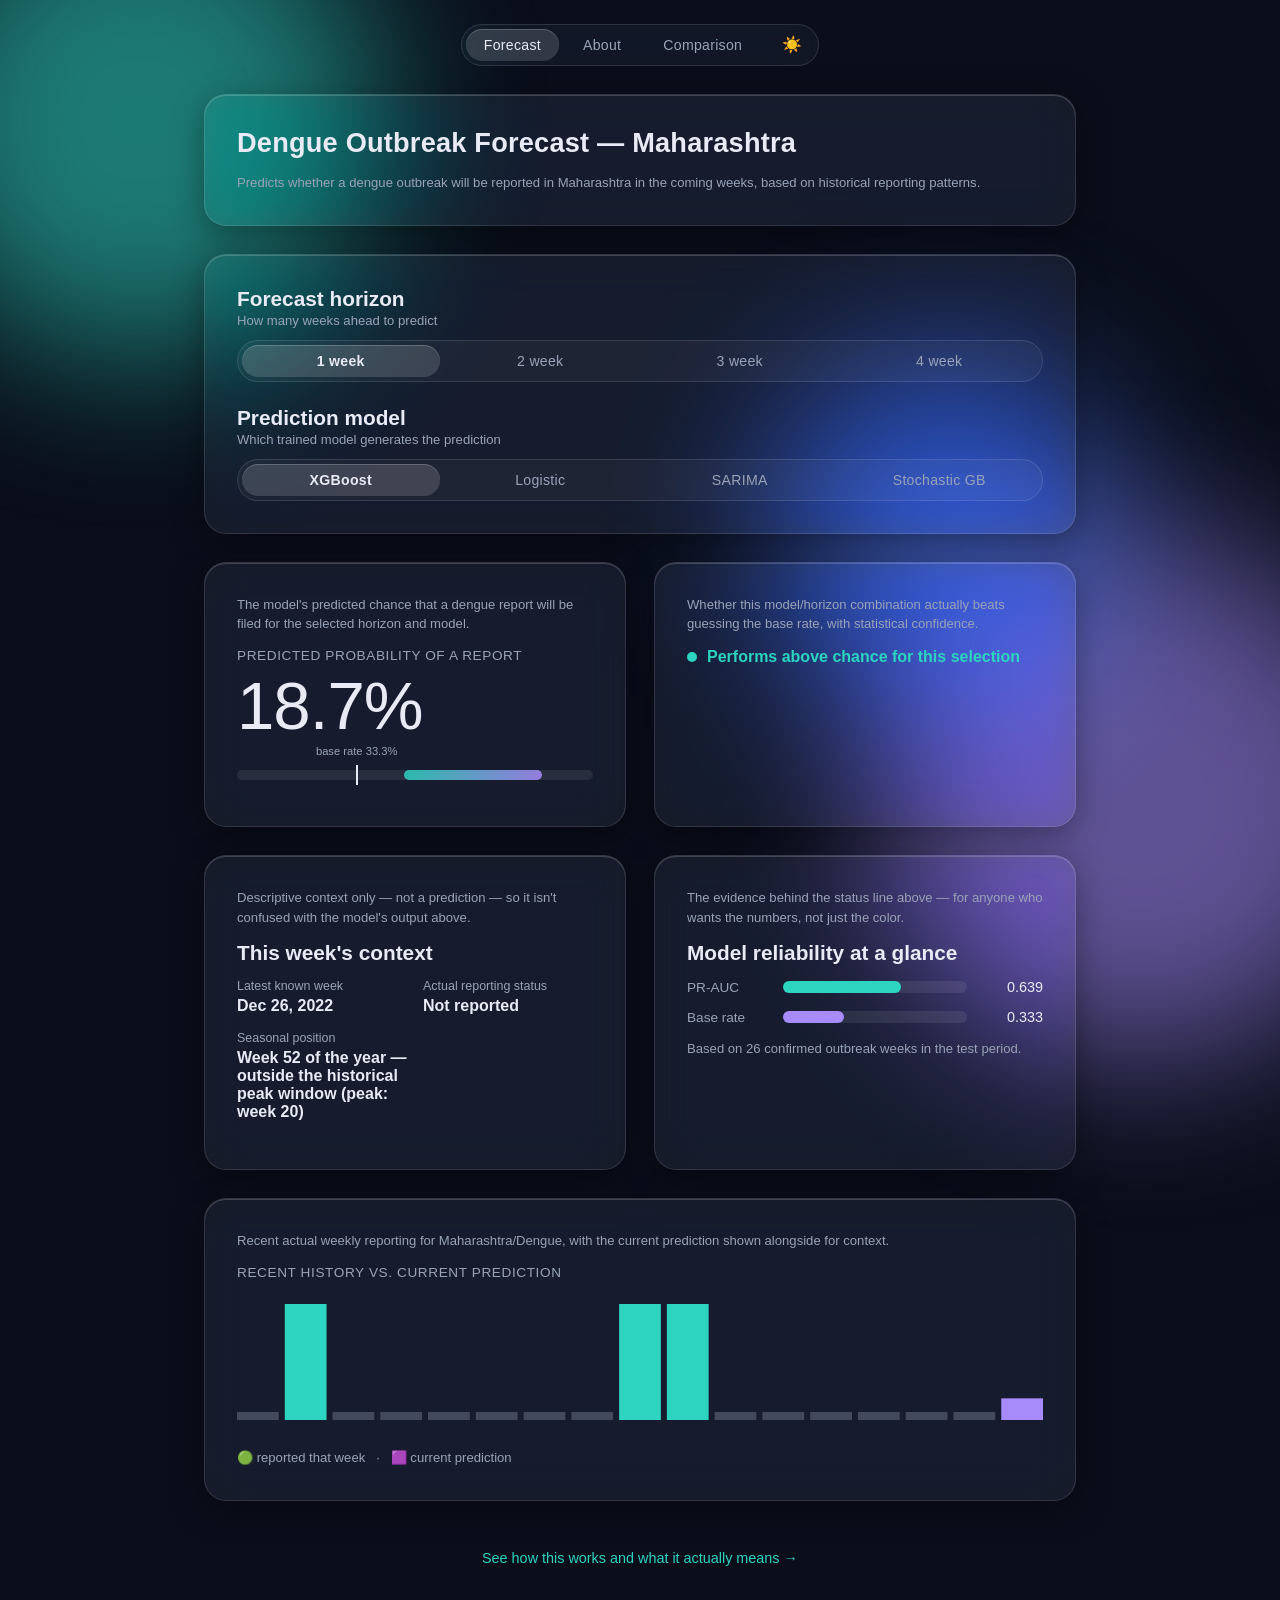
==== frontend/index.html @ 7dd81b62 "Add SARIMA and SGB: 4-model comparison, pattern holds across all" ====
<!DOCTYPE html>
<html lang="en">
<head>
<meta charset="UTF-8">
<script>(function(){try{document.documentElement.dataset.theme=localStorage.getItem('theme')||'dark';}catch(e){}})();</script>
<meta name="viewport" content="width=device-width, initial-scale=1.0">
<link rel="icon" href="data:,">
<link rel="stylesheet" href="styles.css">
<title>Forecast — Dengue Outbreak, Maharashtra</title>
<script src="data/predictions.js"></script>
<script src="data/history.js"></script>
</head>
<body>
  <div class="blob b1"></div>
  <div class="blob b2"></div>
  <div class="blob b3"></div>

  <div class="wrap" id="app">
    <nav class="navbar">
      <a href="index.html" class="active">Forecast</a>
      <a href="about.html">About</a>
      <a href="comparison.html">Comparison</a>
      <button id="theme-toggle" class="theme-toggle" aria-label="Toggle light/dark theme" title="Toggle theme"></button>
    </nav>

    <header class="card" style="animation-delay:0s">
      <h1>Dengue Outbreak Forecast — Maharashtra</h1>
      <p class="panel-caption below">Predicts whether a dengue outbreak will be reported in Maharashtra in the coming weeks, based on historical reporting patterns.</p>
    </header>

    <div class="card" style="animation-delay:0.05s">
      <div class="selector-block">
        <div class="section-title">Forecast horizon</div>
        <div class="selector-desc">How many weeks ahead to predict</div>
        <div class="pill-group" id="horizon-group">
          <span class="segment-highlight"></span>
          <button class="pill" data-horizon="1">1 week</button>
          <button class="pill" data-horizon="2">2 week</button>
          <button class="pill" data-horizon="3">3 week</button>
          <button class="pill" data-horizon="4">4 week</button>
        </div>
      </div>
      <div class="selector-block">
        <div class="section-title">Prediction model</div>
        <div class="selector-desc">Which trained model generates the prediction</div>
        <div class="pill-group" id="model-group">
          <span class="segment-highlight"></span>
          <button class="pill" data-model="xgboost">XGBoost</button>
          <button class="pill" data-model="logistic">Logistic</button>
          <button class="pill" data-model="sarima">SARIMA</button>
          <button class="pill" data-model="sgb">Stochastic GB</button>
        </div>
        <p class="panel-caption below" id="shap-note" style="display:none">SHAP feature importance (on the About page) was computed for XGBoost only — not available for this model.</p>
      </div>
    </div>

    <div class="panel-grid">
      <div class="card" id="hero-card" style="animation-delay:0.1s">
        <p class="panel-caption">The model's predicted chance that a dengue report will be filed for the selected horizon and model.</p>
        <div class="hero-label">Predicted probability of a report</div>
        <div class="hero-number count-up" id="hero-prob">—</div>
        <div class="ci-track" id="ci-track">
          <div class="ci-band" id="ci-band"></div>
          <div class="ci-marker" id="ci-marker" data-label="base rate"></div>
        </div>
      </div>

      <div class="card" id="status-card" style="animation-delay:0.15s">
        <p class="panel-caption">Whether this model/horizon combination actually beats guessing the base rate, with statistical confidence.</p>
        <div class="status-line" id="status-line">Loading…</div>
      </div>
    </div>

    <div class="panel-grid">
      <div class="card" id="week-context-card" style="animation-delay:0.16s">
        <p class="panel-caption">Descriptive context only — not a prediction — so it isn't confused with the model's output above.</p>
        <div class="section-title">This week's context</div>
        <dl class="fact-grid">
          <div><dt>Latest known week</dt><dd id="ctx-week-date">—</dd></div>
          <div><dt>Actual reporting status</dt><dd id="ctx-reported">—</dd></div>
          <div><dt>Seasonal position</dt><dd id="ctx-season">—</dd></div>
        </dl>
      </div>

      <div class="card" id="reliability-card" style="animation-delay:0.19s">
        <p class="panel-caption">The evidence behind the status line above — for anyone who wants the numbers, not just the color.</p>
        <div class="section-title">Model reliability at a glance</div>
        <div class="reliability-row">
          <div class="reliability-label">PR-AUC</div>
          <div class="reliability-track"><div class="reliability-fill pr-auc" id="rel-prauc-bar"></div></div>
          <div class="reliability-value" id="rel-prauc-value">—</div>
        </div>
        <div class="reliability-row">
          <div class="reliability-label">Base rate</div>
          <div class="reliability-track"><div class="reliability-fill base-rate" id="rel-base-bar"></div></div>
          <div class="reliability-value" id="rel-base-value">—</div>
        </div>
        <p class="panel-caption below" id="rel-positives">—</p>
      </div>
    </div>

    <div class="card" id="context-card" style="animation-delay:0.18s">
      <p class="panel-caption">Recent actual weekly reporting for Maharashtra/Dengue, with the current prediction shown alongside for context.</p>
      <div class="hero-label" style="margin-bottom:14px">Recent history vs. current prediction</div>
      <canvas id="context-canvas" height="140"></canvas>
      <p class="panel-caption below">🟢 reported that week &nbsp; · &nbsp; 🟪 current prediction</p>
    </div>

    <div class="more-link-wrap" style="animation-delay:0.2s">
      <a class="more-link" href="about.html">See how this works and what it actually means →</a>
    </div>
  </div>

<script src="theme.js"></script>
<script>
let DATA = null;
let HISTORY = null;
let horizon = 1, model = 'xgboost';

// Historical seasonal peak for Maharashtra/Dengue reporting: the ISO week-of-year
// with the highest historical reporting rate, from results/metrics/eda_summary.json's
// peak_reporting_week.Dengue.Maharashtra (peak_week=20, reporting_rate=0.571).
// Not in results/findings.md — findings.md has no week-of-year seasonality figures.
const PEAK_WEEK = 20;
const PEAK_WINDOW = 3; // +/- weeks counted as "near" the peak — a proximity band derived
                        // from that single real peak-week value, not a separately measured window.

function isoWeek(dateStr) {
  const d = new Date(dateStr + 'T00:00:00Z');
  d.setUTCDate(d.getUTCDate() + 4 - (d.getUTCDay() || 7));
  const yearStart = new Date(Date.UTC(d.getUTCFullYear(), 0, 1));
  return Math.ceil((((d - yearStart) / 86400000) + 1) / 7);
}

function positionHighlight(groupId) {
  const group = document.getElementById(groupId);
  const active = group.querySelector('.pill.active');
  const highlight = group.querySelector('.segment-highlight');
  if (!active || !highlight) return;
  highlight.style.left = active.offsetLeft + 'px';
  highlight.style.width = active.offsetWidth + 'px';
}

function setActive(groupId, attr, value) {
  document.querySelectorAll(`#${groupId} .pill`).forEach(b => {
    b.classList.toggle('active', b.dataset[attr] === String(value));
  });
  positionHighlight(groupId);
}

function showError(msg) {
  const el = document.getElementById('app');
  const div = document.createElement('div');
  div.className = 'card error-card';
  div.textContent = msg;
  el.prepend(div);
}

function countUp(el, target, suffix = '%', ms = 700) {
  const start = performance.now();
  function step(t) {
    const p = Math.min(1, (t - start) / ms);
    el.textContent = (target * p).toFixed(1) + suffix;
    if (p < 1) requestAnimationFrame(step);
  }
  requestAnimationFrame(step);
}

function drawContextChart(probability) {
  if (!HISTORY) return;
  const canvas = document.getElementById('context-canvas');
  const dpr = window.devicePixelRatio || 1;
  const w = canvas.clientWidth || 860, h = 140;
  canvas.width = w * dpr; canvas.height = h * dpr;
  const ctx = canvas.getContext('2d');
  ctx.setTransform(dpr, 0, 0, dpr, 0, 0);
  ctx.clearRect(0, 0, w, h);

  const cutoff = HISTORY.boundaries.test_end;
  const recent = HISTORY.series.filter(r => r.week_start_date <= cutoff).slice(-16);
  const n = recent.length + 1; // +1 slot for the predicted bar
  const gap = 6;
  const barW = (w - gap * (n - 1)) / n;
  const style = getComputedStyle(document.documentElement);
  const teal = style.getPropertyValue('--teal').trim();
  const violet = style.getPropertyValue('--violet').trim();
  const muted = style.getPropertyValue('--muted').trim();

  recent.forEach((r, i) => {
    const x = i * (barW + gap);
    ctx.globalAlpha = r.reported ? 1 : 0.35;
    ctx.fillStyle = r.reported ? teal : muted;
    const barH = r.reported ? h - 24 : 8;
    ctx.fillRect(x, h - 14 - barH, barW, barH);
  });

  const px = recent.length * (barW + gap);
  const predH = Math.max(4, probability * (h - 24));
  ctx.globalAlpha = 1;
  ctx.fillStyle = violet;
  ctx.fillRect(px, h - 14 - predH, barW, predH);
}

function render() {
  const d = DATA[String(horizon)][model];
  countUp(document.getElementById('hero-prob'), d.probability * 100);

  const lo = d.pr_auc_ci_lo * 100, hi = d.pr_auc_ci_hi * 100, base = d.base_rate * 100;
  const band = document.getElementById('ci-band');
  band.style.left = lo + '%';
  band.style.width = (hi - lo) + '%';
  const marker = document.getElementById('ci-marker');
  marker.style.left = base + '%';
  marker.dataset.label = `base rate ${base.toFixed(1)}%`;

  const statusLine = document.getElementById('status-line');
  if (d.lower_ci_above_base_rate) {
    statusLine.className = 'status-line ok';
    statusLine.innerHTML = '<span class="dot"></span> Performs above chance for this selection';
  } else {
    statusLine.className = 'status-line warn';
    statusLine.innerHTML = '<span class="dot"></span> Does not perform above chance for this selection — not reliable for decision-making';
  }

  drawContextChart(d.probability);

  document.getElementById('rel-prauc-bar').style.width = (d.pr_auc * 100) + '%';
  document.getElementById('rel-prauc-value').textContent = d.pr_auc.toFixed(3);
  document.getElementById('rel-base-bar').style.width = (d.base_rate * 100) + '%';
  document.getElementById('rel-base-value').textContent = d.base_rate.toFixed(3);
  document.getElementById('rel-positives').textContent =
    `Based on ${d.test_positives} confirmed outbreak weeks in the test period.`;

  document.getElementById('shap-note').style.display = (model === 'sarima' || model === 'sgb') ? '' : 'none';
}

function renderWeekContext() {
  if (!HISTORY) return;
  const latest = HISTORY.series[HISTORY.series.length - 1];
  const date = new Date(latest.week_start_date + 'T00:00:00Z');
  document.getElementById('ctx-week-date').textContent =
    date.toLocaleDateString('en-US', { month: 'short', day: 'numeric', year: 'numeric', timeZone: 'UTC' });
  document.getElementById('ctx-reported').textContent = latest.reported ? 'Reported' : 'Not reported';

  const w = isoWeek(latest.week_start_date);
  const distance = Math.min(Math.abs(w - PEAK_WEEK), 52 - Math.abs(w - PEAK_WEEK));
  const near = distance <= PEAK_WINDOW;
  document.getElementById('ctx-season').textContent =
    `Week ${w} of the year — ${near ? 'within' : 'outside'} the historical peak window (peak: week ${PEAK_WEEK})`;
}

function init() {
  if (!window.__DATA__ || !window.__DATA__.predictions) {
    showError("Couldn't load forecast data — data/predictions.js didn't load. Run python scripts/precompute.py to (re)generate frontend/data/.");
    return;
  }
  DATA = window.__DATA__.predictions;
  HISTORY = window.__DATA__.history || null;
  renderWeekContext();
  render();
}

document.getElementById('horizon-group').addEventListener('click', e => {
  const b = e.target.closest('.pill'); if (!b) return;
  horizon = parseInt(b.dataset.horizon, 10);
  setActive('horizon-group', 'horizon', horizon);
  render();
});
document.getElementById('model-group').addEventListener('click', e => {
  const b = e.target.closest('.pill'); if (!b) return;
  model = b.dataset.model;
  setActive('model-group', 'model', model);
  render();
});

setActive('horizon-group', 'horizon', horizon);
setActive('model-group', 'model', model);
init();
</script>
</body>
</html>
---- frontend/styles.css ----
:root {
  /* Dark theme (default) — unchanged from the original palette. */
  --bg: #0a0e1a;
  --panel-bg: rgba(255,255,255,0.06);
  --border: rgba(255,255,255,0.12);
  --text: #e8ebf5;
  --muted: #9aa3b8;
  --teal: #2dd4bf;
  --violet: #a78bfa;
  --status-ok: #2dd4bf;
  --status-warn: #f59e0b;
  --status-bad: #f87171;
  --status-ok-tint: rgba(45,212,191,0.15);
  --status-warn-tint: rgba(245,158,11,0.12);
  --status-bad-tint: rgba(248,113,113,0.15);
  --control-bg: rgba(255,255,255,0.04);
  --track-bg: rgba(255,255,255,0.08);
  --active-bg: rgba(255,255,255,0.14);
  --active-shadow: inset 0 1px 0 rgba(255,255,255,0.2);
  --card-shadow: 0 8px 32px rgba(0,0,0,0.35), inset 0 1px 0 rgba(255,255,255,0.18);
  --blob1: #2dd4bf;
  --blob2: #a78bfa;
  --blob3: #4f7cff;
  --blob-opacity: 0.55;
}

:root[data-theme="light"] {
  --bg: #f4f6fb;
  --panel-bg: rgba(255,255,255,0.55);
  --border: rgba(0,0,0,0.08);
  --text: #1a1d29;
  --muted: #5b6178;
  --status-ok: #047857;
  --status-warn: #b45309;
  --status-bad: #dc2626;
  --status-ok-tint: rgba(4,120,87,0.12);
  --status-warn-tint: rgba(180,83,9,0.1);
  --status-bad-tint: rgba(220,38,38,0.12);
  --control-bg: rgba(0,0,0,0.03);
  --track-bg: rgba(0,0,0,0.06);
  --active-bg: rgba(255,255,255,0.9);
  --active-shadow: 0 1px 4px rgba(15,23,42,0.1);
  --card-shadow: 0 8px 32px rgba(15,23,42,0.08), inset 0 1px 4px rgba(15,23,42,0.03);
  --blob1: #99f6e4;
  --blob2: #ddd6fe;
  --blob3: #c7d2fe;
  --blob-opacity: 0.4;
}

* { box-sizing: border-box; }
body {
  margin: 0;
  background: var(--bg);
  color: var(--text);
  font-family: -apple-system, BlinkMacSystemFont, "SF Pro Display", "SF Pro Text", "Segoe UI", Roboto, Helvetica, Arial, sans-serif;
  min-height: 100vh;
  overflow-x: hidden;
  transition: background 0.25s ease, color 0.25s ease;
}
.blob {
  position: fixed;
  border-radius: 50%;
  filter: blur(80px);
  z-index: 0;
  opacity: var(--blob-opacity);
  animation: drift 22s ease-in-out infinite alternate;
  transition: background 0.25s ease, opacity 0.25s ease;
}
.blob.b1 { width: 480px; height: 480px; background: var(--blob1); top: -120px; left: -100px; }
.blob.b2 { width: 520px; height: 520px; background: var(--blob2); bottom: -160px; right: -120px; animation-duration: 28s; }
.blob.b3 { width: 360px; height: 360px; background: var(--blob3); top: 40%; left: 60%; animation-duration: 34s; }
@keyframes drift {
  from { transform: translate(0,0) scale(1); }
  to   { transform: translate(40px,-30px) scale(1.08); }
}

.wrap { position: relative; z-index: 1; max-width: 920px; margin: 0 auto; padding: 24px 24px 80px; }

/* Shared glass nav bar, all 3 pages */
.navbar {
  display: flex; align-items: center; gap: 6px; background: var(--control-bg);
  border: 1px solid var(--border); border-radius: 999px; padding: 4px;
  width: fit-content; margin: 0 auto 28px;
  backdrop-filter: blur(20px) saturate(160%);
  -webkit-backdrop-filter: blur(20px) saturate(160%);
  transition: background 0.25s ease, border-color 0.25s ease;
}
.navbar a {
  color: var(--muted); text-decoration: none; padding: 8px 18px; border-radius: 999px;
  font-size: 0.88rem; letter-spacing: 0.3px; transition: background 0.25s ease, color 0.25s ease;
}
.navbar a:hover { color: var(--text); }
.navbar a.active { background: var(--active-bg); color: var(--text); box-shadow: var(--active-shadow); }

.theme-toggle {
  border: none; background: transparent; color: var(--muted); cursor: pointer;
  font-size: 1rem; line-height: 1; padding: 8px 12px; border-radius: 999px;
  margin-left: 4px; transition: background 0.25s ease, color 0.25s ease;
}
.theme-toggle:hover { background: var(--active-bg); color: var(--text); }

.card {
  background: var(--panel-bg);
  backdrop-filter: blur(20px) saturate(160%);
  -webkit-backdrop-filter: blur(20px) saturate(160%);
  border: 1px solid var(--border);
  border-radius: 22px;
  box-shadow: var(--card-shadow);
  padding: 32px;
  margin-bottom: 28px;
  opacity: 0;
  transform: translateY(14px);
  animation: fadein 0.6s ease forwards;
  transition: background 0.25s ease, border-color 0.25s ease, box-shadow 0.25s ease;
}
@keyframes fadein { to { opacity: 1; transform: translateY(0); } }

/* Paired panels (Page 1: hero+status, then context+reliability) — 2 columns
   above 900px, collapsing to 1 column (same top-to-bottom order) below it. */
.panel-grid {
  display: grid;
  grid-template-columns: 1fr 1fr;
  align-items: stretch;
  gap: 28px;
  margin-bottom: 28px;
}
.panel-grid .card { margin-bottom: 0; }
@media (max-width: 900px) {
  .panel-grid { grid-template-columns: 1fr; }
}

header h1 { font-size: 1.7rem; font-weight: 600; margin: 0 0 6px; letter-spacing: 0.2px; }
header p { color: var(--muted); margin: 0; font-size: 0.95rem; }

/* Panel captions — one plain-language sentence describing what a panel shows */
.panel-caption { color: var(--muted); font-size: 0.82rem; line-height: 1.5; margin: 0 0 14px; }
.panel-caption.below { margin: 14px 0 0; }

/* Section headings (Page 1: "Forecast horizon", "Prediction model", and the
   new context/reliability panel titles) — one consistent size for all of them. */
.section-title { font-size: 1.3rem; font-weight: 600; margin: 0 0 2px; }

/* Labeled selector blocks (Page 1: "Forecast horizon" / "Prediction model") */
.selector-block + .selector-block { margin-top: 24px; }
.selector-desc { color: var(--muted); font-size: 0.82rem; margin: 0 0 12px; }

/* Compact fact grid (Page 1: "This week's context") */
.fact-grid { display: grid; grid-template-columns: repeat(auto-fit, minmax(160px, 1fr)); gap: 16px; margin-top: 14px; }
.fact-grid dt { color: var(--muted); font-size: 0.78rem; margin: 0 0 4px; }
.fact-grid dd { margin: 0; font-size: 1rem; font-weight: 600; }

/* Reliability bars (Page 1: "Model reliability at a glance") */
.reliability-row { display: grid; grid-template-columns: 84px 1fr 64px; align-items: center; gap: 12px; margin: 14px 0; }
.reliability-label { color: var(--muted); font-size: 0.85rem; }
.reliability-track { position: relative; height: 12px; border-radius: 999px; background: var(--track-bg); }
.reliability-fill { position: absolute; top: 0; left: 0; height: 100%; border-radius: 999px; width: 0; transition: width 0.3s ease; }
.reliability-fill.pr-auc { background: var(--teal); }
.reliability-fill.base-rate { background: var(--violet); }
.reliability-value { text-align: right; font-variant-numeric: tabular-nums; font-size: 0.9rem; }

.pill-row { display: flex; gap: 10px; flex-wrap: wrap; align-items: center; }
.pill-group {
  position: relative; display: flex; gap: 2px; background: var(--control-bg);
  border: 1px solid var(--border); border-radius: 999px; padding: 4px;
  transition: background 0.25s ease, border-color 0.25s ease;
}
.segment-highlight {
  position: absolute; top: 4px; bottom: 4px; left: 4px; width: 0;
  background: var(--active-bg); box-shadow: var(--active-shadow); border-radius: 999px;
  transition: left 0.25s ease, width 0.25s ease; z-index: 0;
}
.pill {
  position: relative; z-index: 1; flex: 1;
  border: none; background: transparent; color: var(--muted);
  padding: 8px 18px; border-radius: 999px; cursor: pointer;
  font-size: 0.88rem; letter-spacing: 0.3px; text-align: center; transition: color 0.25s ease;
}
.pill.active { color: var(--text); font-weight: 600; }
.pill:hover:not(.active) { color: var(--text); }

.hero-number { font-size: 4.2rem; font-weight: 200; letter-spacing: -1px; margin: 4px 0 4px; }
.hero-label { color: var(--muted); font-size: 0.85rem; letter-spacing: 0.6px; text-transform: uppercase; }

.ci-track { position: relative; height: 10px; border-radius: 999px; background: var(--track-bg); margin: 26px 0 14px; }
.ci-band { position: absolute; height: 100%; border-radius: 999px; background: linear-gradient(90deg, var(--teal), var(--violet)); opacity: 0.85; }
.ci-marker { position: absolute; top: -5px; width: 2px; height: 20px; background: var(--text); }
.ci-marker::after {
  content: attr(data-label); position: absolute; top: -20px; left: 50%; transform: translateX(-50%);
  font-size: 0.7rem; color: var(--muted); white-space: nowrap;
}

/* Simplified one-line status (Page 1) */
.status-line { font-size: 1rem; font-weight: 600; display: flex; align-items: center; gap: 10px; }
.status-line .dot { width: 10px; height: 10px; border-radius: 50%; flex: none; }
.status-line.ok .dot { background: var(--status-ok); }
.status-line.ok { color: var(--status-ok); }
.status-line.warn .dot { background: var(--status-warn); }
.status-line.warn { color: var(--status-warn); }

canvas { width: 100%; display: block; border-radius: 14px; }

.shap-row { display: grid; grid-template-columns: 150px 1fr 70px; align-items: center; gap: 10px; margin: 10px 0; font-size: 0.82rem; }
.shap-label { color: var(--text); white-space: nowrap; overflow: hidden; text-overflow: ellipsis; }
.shap-bars { position: relative; height: 18px; }
.shap-bar { position: absolute; top: 0; height: 8px; border-radius: 4px; background: var(--teal); }
.shap-bar.perm { top: 10px; height: 5px; border-radius: 3px; background: var(--violet); }
.shap-perm-val { text-align: right; font-variant-numeric: tabular-nums; }
.shap-perm-val.neg { color: var(--status-bad); }
.shap-caption { color: var(--muted); font-size: 0.8rem; margin-top: 14px; line-height: 1.5; }

.error-card { border-color: rgba(220,38,38,0.35); color: var(--status-bad); }

.count-up { transition: none; }

/* Prose sections (Page 2) */
.prose h2 { font-size: 1.15rem; font-weight: 600; margin: 0 0 10px; }
.prose p { color: var(--muted); line-height: 1.65; margin: 0 0 10px; font-size: 0.92rem; }
.prose p:last-child { margin-bottom: 0; }
.prose a { color: var(--status-ok); }
.finding { border-left: 3px solid var(--violet); padding-left: 14px; margin: 14px 0; }
.finding .claim { color: var(--text); font-size: 0.9rem; line-height: 1.6; margin: 0 0 4px; }
.finding .cite { color: var(--muted); font-size: 0.76rem; }

/* Metrics table (Page 2 / Page 3) */
.metrics-table { width: 100%; border-collapse: collapse; font-size: 0.85rem; }
.metrics-table th, .metrics-table td { text-align: left; padding: 8px 10px; border-bottom: 1px solid var(--border); }
.metrics-table th { color: var(--muted); font-weight: 500; font-size: 0.76rem; text-transform: uppercase; letter-spacing: 0.4px; }
.metrics-table td { font-variant-numeric: tabular-nums; }

/* Bottom link button (Page 1 -> Page 2) */
.more-link-wrap { text-align: center; margin-top: 48px; margin-bottom: 8px; opacity: 0; animation: fadein 0.6s ease forwards; }
.more-link { display: inline-flex; align-items: center; gap: 6px; color: var(--status-ok); text-decoration: none; font-size: 0.9rem; }
.more-link:hover { text-decoration: underline; }

/* Comparison cards (Page 3) */
.combo-grid { display: grid; grid-template-columns: repeat(auto-fit, minmax(240px, 1fr)); gap: 18px; }
.combo-card h3 { font-size: 1.02rem; margin: 0 0 12px; }
.combo-card .outcome-tag {
  display: inline-block; font-size: 0.72rem; text-transform: uppercase; letter-spacing: 0.5px;
  padding: 3px 10px; border-radius: 999px; margin-bottom: 12px;
}
.outcome-tag.works { background: var(--status-ok-tint); color: var(--status-ok); }
.outcome-tag.inconclusive { background: var(--status-warn-tint); color: var(--status-warn); }
.outcome-tag.fails { background: var(--status-bad-tint); color: var(--status-bad); }
.combo-card dl { margin: 0; font-size: 0.85rem; }
.combo-card dt { color: var(--muted); margin-top: 8px; }
.combo-card dd { margin: 2px 0 0; font-variant-numeric: tabular-nums; }
.combo-card .sentence { color: var(--muted); font-size: 0.85rem; line-height: 1.5; margin-top: 14px; }
.combo-card .panel-caption { margin: 0 0 12px; }
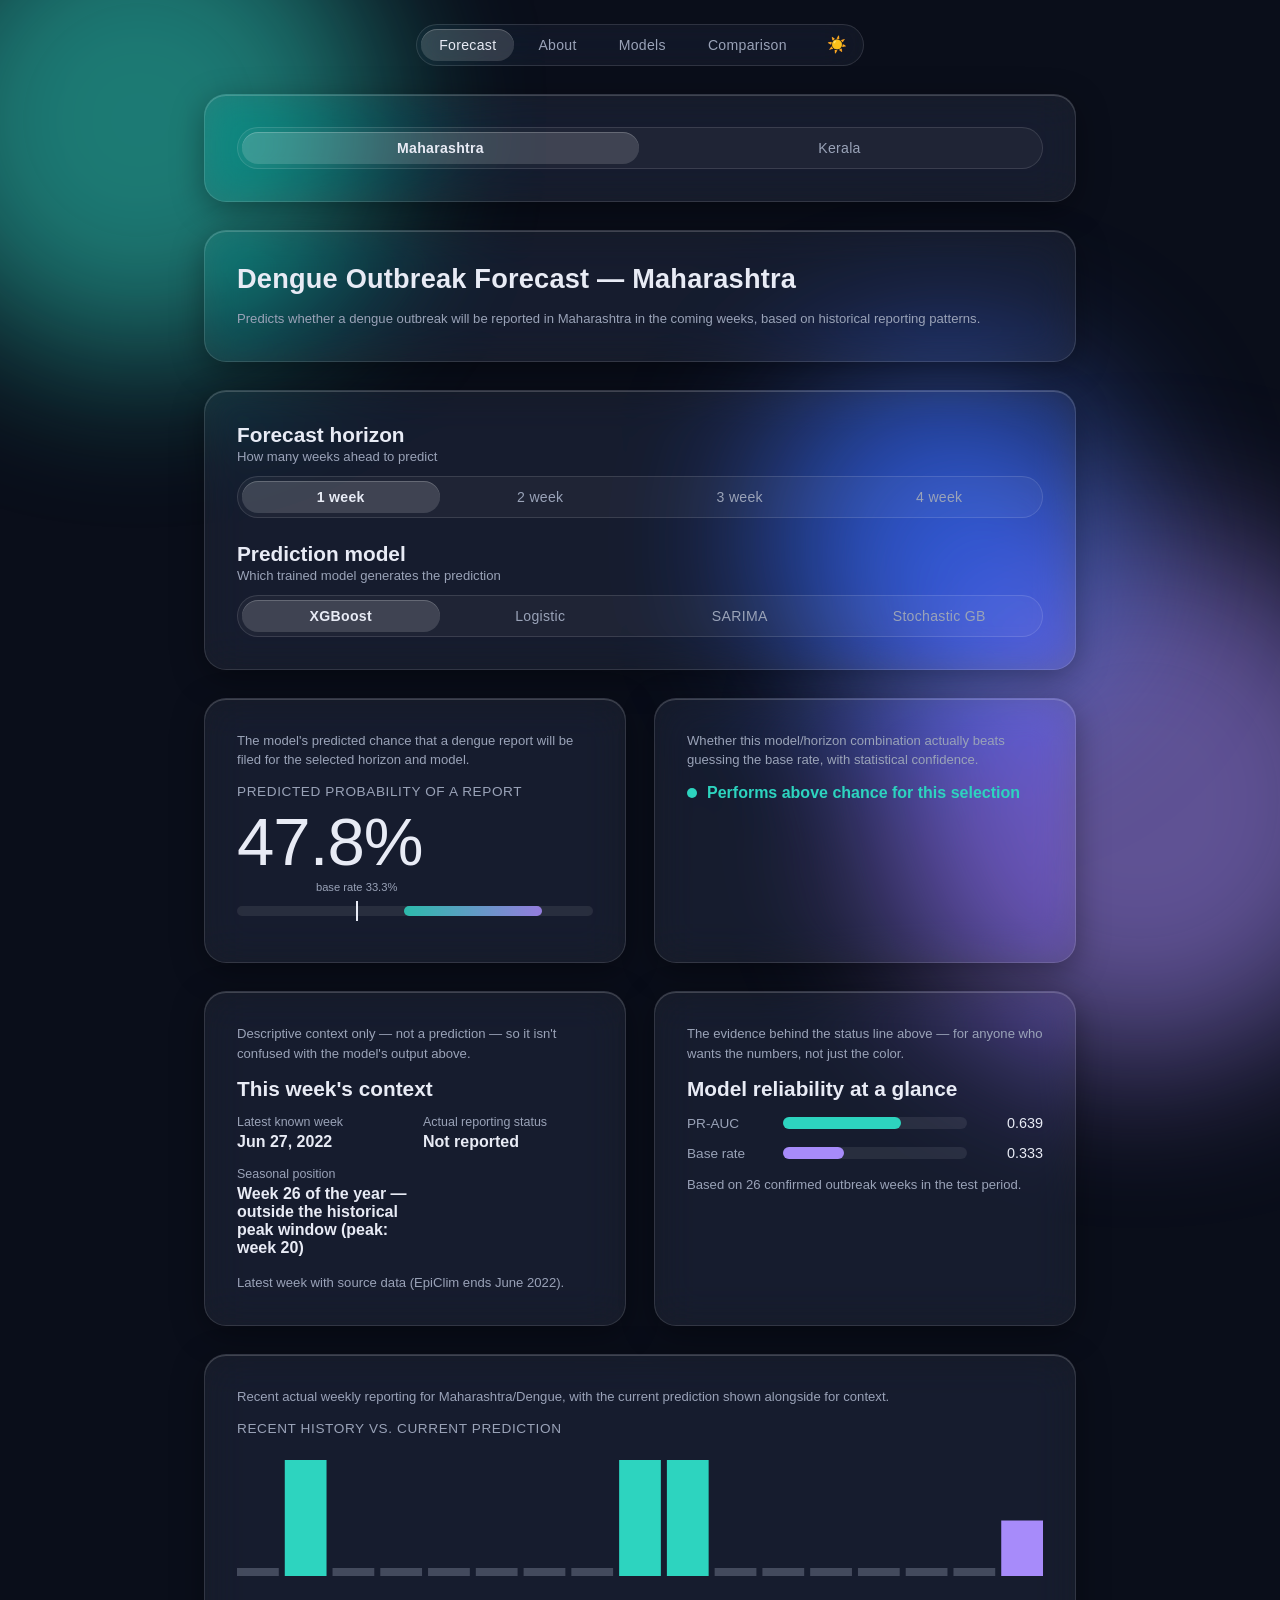
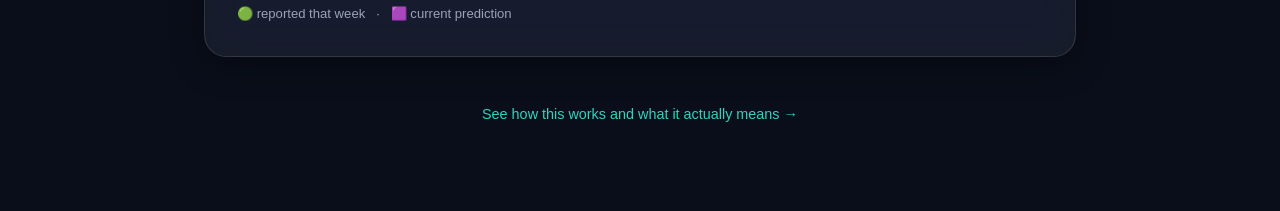
==== commit c8191ce8: "Forecast page: add Kerala/Dengue alongside Maharashtra" ====
--- a/frontend/index.html
+++ b/frontend/index.html
@@ -19,13 +19,23 @@
     <nav class="navbar">
       <a href="index.html" class="active">Forecast</a>
       <a href="about.html">About</a>
+      <a href="models.html">Models</a>
       <a href="comparison.html">Comparison</a>
       <button id="theme-toggle" class="theme-toggle" aria-label="Toggle light/dark theme" title="Toggle theme"></button>
     </nav>
 
+    <div class="card" style="animation-delay:0.02s">
+      <div class="pill-group" id="state-group">
+        <span class="segment-highlight"></span>
+        <button class="pill" data-state="maharashtra">Maharashtra</button>
+        <button class="pill" data-state="kerala">Kerala</button>
+      </div>
+      <p class="panel-caption below" id="state-caveat" style="display:none">Kerala trained on fewer outbreak weeks (68 vs 138), so its results rest on less data.</p>
+    </div>
+
     <header class="card" style="animation-delay:0s">
-      <h1>Dengue Outbreak Forecast — Maharashtra</h1>
-      <p class="panel-caption below">Predicts whether a dengue outbreak will be reported in Maharashtra in the coming weeks, based on historical reporting patterns.</p>
+      <h1 id="page-title">Dengue Outbreak Forecast — Maharashtra</h1>
+      <p class="panel-caption below" id="page-subtitle">Predicts whether a dengue outbreak will be reported in Maharashtra in the coming weeks, based on historical reporting patterns.</p>
     </header>
 
     <div class="card" style="animation-delay:0.05s">
@@ -57,12 +67,13 @@
     <div class="panel-grid">
       <div class="card" id="hero-card" style="animation-delay:0.1s">
         <p class="panel-caption">The model's predicted chance that a dengue report will be filed for the selected horizon and model.</p>
-        <div class="hero-label">Predicted probability of a report</div>
+        <div class="hero-label" id="hero-label">Predicted probability of a report</div>
         <div class="hero-number count-up" id="hero-prob">—</div>
         <div class="ci-track" id="ci-track">
           <div class="ci-band" id="ci-band"></div>
           <div class="ci-marker" id="ci-marker" data-label="base rate"></div>
         </div>
+        <p class="panel-caption below" id="sarima-score-note" style="display:none">SARIMA forecasts the reporting series directly — this is a forecast score, not a calibrated probability.</p>
       </div>
 
       <div class="card" id="status-card" style="animation-delay:0.15s">
@@ -80,6 +91,7 @@
           <div><dt>Actual reporting status</dt><dd id="ctx-reported">—</dd></div>
           <div><dt>Seasonal position</dt><dd id="ctx-season">—</dd></div>
         </dl>
+        <p class="panel-caption below">Latest week with source data (EpiClim ends June 2022).</p>
       </div>
 
       <div class="card" id="reliability-card" style="animation-delay:0.19s">
@@ -100,7 +112,7 @@
     </div>
 
     <div class="card" id="context-card" style="animation-delay:0.18s">
-      <p class="panel-caption">Recent actual weekly reporting for Maharashtra/Dengue, with the current prediction shown alongside for context.</p>
+      <p class="panel-caption" id="context-chart-caption">Recent actual weekly reporting for Maharashtra/Dengue, with the current prediction shown alongside for context.</p>
       <div class="hero-label" style="margin-bottom:14px">Recent history vs. current prediction</div>
       <canvas id="context-canvas" height="140"></canvas>
       <p class="panel-caption below">🟢 reported that week &nbsp; · &nbsp; 🟪 current prediction</p>
@@ -113,17 +125,21 @@
 
 <script src="theme.js"></script>
 <script>
-let DATA = null;
-let HISTORY = null;
-let horizon = 1, model = 'xgboost';
-
-// Historical seasonal peak for Maharashtra/Dengue reporting: the ISO week-of-year
-// with the highest historical reporting rate, from results/metrics/eda_summary.json's
-// peak_reporting_week.Dengue.Maharashtra (peak_week=20, reporting_rate=0.571).
-// Not in results/findings.md — findings.md has no week-of-year seasonality figures.
-const PEAK_WEEK = 20;
+let ALL_PREDICTIONS = null;
+let ALL_HISTORY = null;
+let DATA = null;       // ALL_PREDICTIONS[state]
+let HISTORY = null;    // ALL_HISTORY[state], plus .boundaries from ALL_HISTORY.boundaries
+let horizon = 1, model = 'xgboost', state = 'maharashtra';
+
+const STATE_LABELS = { maharashtra: 'Maharashtra', kerala: 'Kerala' };
 const PEAK_WINDOW = 3; // +/- weeks counted as "near" the peak — a proximity band derived
-                        // from that single real peak-week value, not a separately measured window.
+                        // from each state's own single real peak-week value (history.json's
+                        // peak_week, computed per state — Kerala's is NOT Maharashtra's).
+
+function stateFromURL() {
+  const s = new URLSearchParams(location.search).get('state');
+  return s === 'kerala' ? 'kerala' : 'maharashtra';
+}
 
 function isoWeek(dateStr) {
   const d = new Date(dateStr + 'T00:00:00Z');
@@ -205,6 +221,10 @@
   const d = DATA[String(horizon)][model];
   countUp(document.getElementById('hero-prob'), d.probability * 100);
 
+  const isSarima = model === 'sarima';
+  document.getElementById('hero-label').textContent = isSarima ? 'Forecast score' : 'Predicted probability of a report';
+  document.getElementById('sarima-score-note').style.display = isSarima ? '' : 'none';
+
   const lo = d.pr_auc_ci_lo * 100, hi = d.pr_auc_ci_hi * 100, base = d.base_rate * 100;
   const band = document.getElementById('ci-band');
   band.style.left = lo + '%';
@@ -231,33 +251,69 @@
   document.getElementById('rel-positives').textContent =
     `Based on ${d.test_positives} confirmed outbreak weeks in the test period.`;
 
-  document.getElementById('shap-note').style.display = (model === 'sarima' || model === 'sgb') ? '' : 'none';
+  const shapNote = document.getElementById('shap-note');
+  if (state === 'kerala') {
+    shapNote.textContent = 'SHAP feature importance (on the About page) was only computed for Maharashtra/XGBoost — not available for Kerala.';
+    shapNote.style.display = '';
+  } else if (model === 'sarima' || model === 'sgb') {
+    shapNote.textContent = 'SHAP feature importance (on the About page) was computed for XGBoost only — not available for this model.';
+    shapNote.style.display = '';
+  } else {
+    shapNote.style.display = 'none';
+  }
 }
 
 function renderWeekContext() {
   if (!HISTORY) return;
-  const latest = HISTORY.series[HISTORY.series.length - 1];
+  // Weeks after coverage_cutoff are a structural gap in the source data (EpiClim
+  // stopped reporting), not observed zeros — use the last week with real coverage.
+  const cutoff = HISTORY.boundaries.coverage_cutoff;
+  const covered = HISTORY.series.filter(r => r.week_start_date <= cutoff);
+  const latest = covered[covered.length - 1];
   const date = new Date(latest.week_start_date + 'T00:00:00Z');
   document.getElementById('ctx-week-date').textContent =
     date.toLocaleDateString('en-US', { month: 'short', day: 'numeric', year: 'numeric', timeZone: 'UTC' });
   document.getElementById('ctx-reported').textContent = latest.reported ? 'Reported' : 'Not reported';
 
   const w = isoWeek(latest.week_start_date);
-  const distance = Math.min(Math.abs(w - PEAK_WEEK), 52 - Math.abs(w - PEAK_WEEK));
+  const peakWeek = HISTORY.peak_week; // computed from this state's own data (precompute.py's compute_peak_week)
+  const distance = Math.min(Math.abs(w - peakWeek), 52 - Math.abs(w - peakWeek));
   const near = distance <= PEAK_WINDOW;
   document.getElementById('ctx-season').textContent =
-    `Week ${w} of the year — ${near ? 'within' : 'outside'} the historical peak window (peak: week ${PEAK_WEEK})`;
+    `Week ${w} of the year — ${near ? 'within' : 'outside'} the historical peak window (peak: week ${peakWeek})`;
+}
+
+function applyState() {
+  const label = STATE_LABELS[state];
+  document.title = `Forecast — Dengue Outbreak, ${label}`;
+  document.getElementById('page-title').textContent = `Dengue Outbreak Forecast — ${label}`;
+  document.getElementById('page-subtitle').textContent =
+    `Predicts whether a dengue outbreak will be reported in ${label} in the coming weeks, based on historical reporting patterns.`;
+  document.getElementById('context-chart-caption').textContent =
+    `Recent actual weekly reporting for ${label}/Dengue, with the current prediction shown alongside for context.`;
+  document.getElementById('state-caveat').style.display = state === 'kerala' ? '' : 'none';
+
+  DATA = ALL_PREDICTIONS[state];
+  HISTORY = { ...ALL_HISTORY[state], boundaries: ALL_HISTORY.boundaries };
+
+  const url = new URL(location.href);
+  url.searchParams.set('state', state);
+  history.replaceState(null, '', url);
+
+  renderWeekContext();
+  render();
 }
 
 function init() {
-  if (!window.__DATA__ || !window.__DATA__.predictions) {
-    showError("Couldn't load forecast data — data/predictions.js didn't load. Run python scripts/precompute.py to (re)generate frontend/data/.");
+  if (!window.__DATA__ || !window.__DATA__.predictions || !window.__DATA__.history) {
+    showError("Couldn't load forecast data — data/predictions.js or data/history.js didn't load. Run python scripts/precompute.py to (re)generate frontend/data/.");
     return;
   }
-  DATA = window.__DATA__.predictions;
-  HISTORY = window.__DATA__.history || null;
-  renderWeekContext();
-  render();
+  ALL_PREDICTIONS = window.__DATA__.predictions;
+  ALL_HISTORY = window.__DATA__.history;
+  state = stateFromURL();
+  setActive('state-group', 'state', state);
+  applyState();
 }
 
 document.getElementById('horizon-group').addEventListener('click', e => {
@@ -272,6 +328,12 @@
   setActive('model-group', 'model', model);
   render();
 });
+document.getElementById('state-group').addEventListener('click', e => {
+  const b = e.target.closest('.pill'); if (!b) return;
+  state = b.dataset.state;
+  setActive('state-group', 'state', state);
+  applyState();
+});
 
 setActive('horizon-group', 'horizon', horizon);
 setActive('model-group', 'model', model);
--- a/frontend/styles.css
+++ b/frontend/styles.css
@@ -7,6 +7,7 @@
   --muted: #9aa3b8;
   --teal: #2dd4bf;
   --violet: #a78bfa;
+  --sgb-color: #f472b6;
   --status-ok: #2dd4bf;
   --status-warn: #f59e0b;
   --status-bad: #f87171;
@@ -247,3 +248,22 @@
 .combo-card dd { margin: 2px 0 0; font-variant-numeric: tabular-nums; }
 .combo-card .sentence { color: var(--muted); font-size: 0.85rem; line-height: 1.5; margin-top: 14px; }
 .combo-card .panel-caption { margin: 0 0 12px; }
+
+/* Model Comparison page (Page 4) */
+.model-mini-grid { display: grid; grid-template-columns: repeat(auto-fit, minmax(180px, 1fr)); gap: 14px; }
+.model-mini { border: 1px solid var(--border); border-radius: 14px; padding: 14px 16px; background: var(--control-bg); }
+.model-mini h4 { margin: 0 0 6px; font-size: 0.92rem; display: flex; align-items: center; gap: 8px; }
+.model-mini .swatch { width: 10px; height: 10px; border-radius: 50%; flex: none; }
+.model-mini p { margin: 0; color: var(--muted); font-size: 0.82rem; line-height: 1.5; }
+
+.chart-legend { display: flex; flex-wrap: wrap; gap: 16px; margin-top: 10px; font-size: 0.8rem; color: var(--muted); }
+.chart-legend .swatch { display: inline-block; width: 10px; height: 10px; border-radius: 50%; margin-right: 6px; vertical-align: middle; }
+
+.above-badge { display: inline-block; font-size: 0.72rem; font-weight: 600; padding: 2px 8px; border-radius: 999px; }
+.above-badge.yes { background: var(--status-ok-tint); color: var(--status-ok); }
+.above-badge.no { background: var(--status-bad-tint); color: var(--status-bad); }
+
+/* 7-option combo selector on the Models page needs tighter spacing than the
+   2-4-option selectors elsewhere, which keep their original padding/size. */
+#combo-group.pill-group { padding: 3px; }
+#combo-group .pill { padding: 8px 6px; font-size: 0.78rem; }
